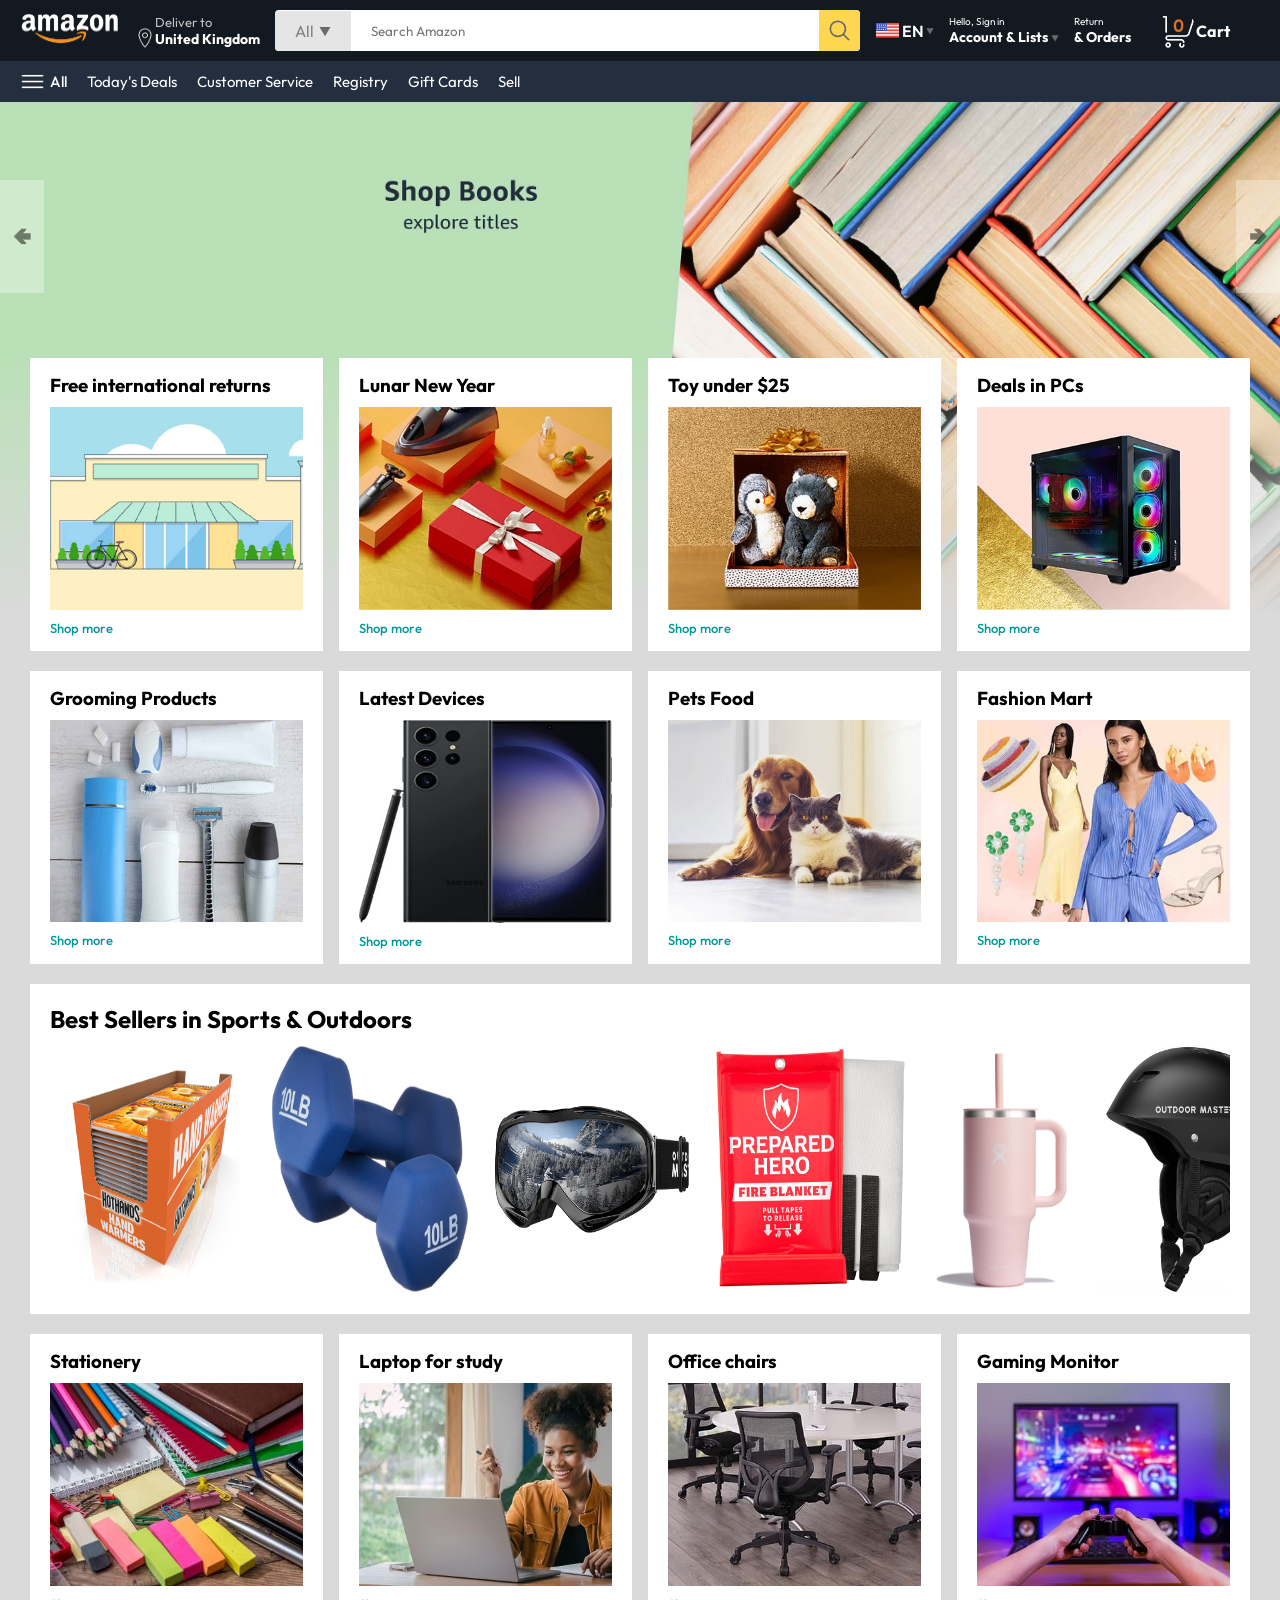
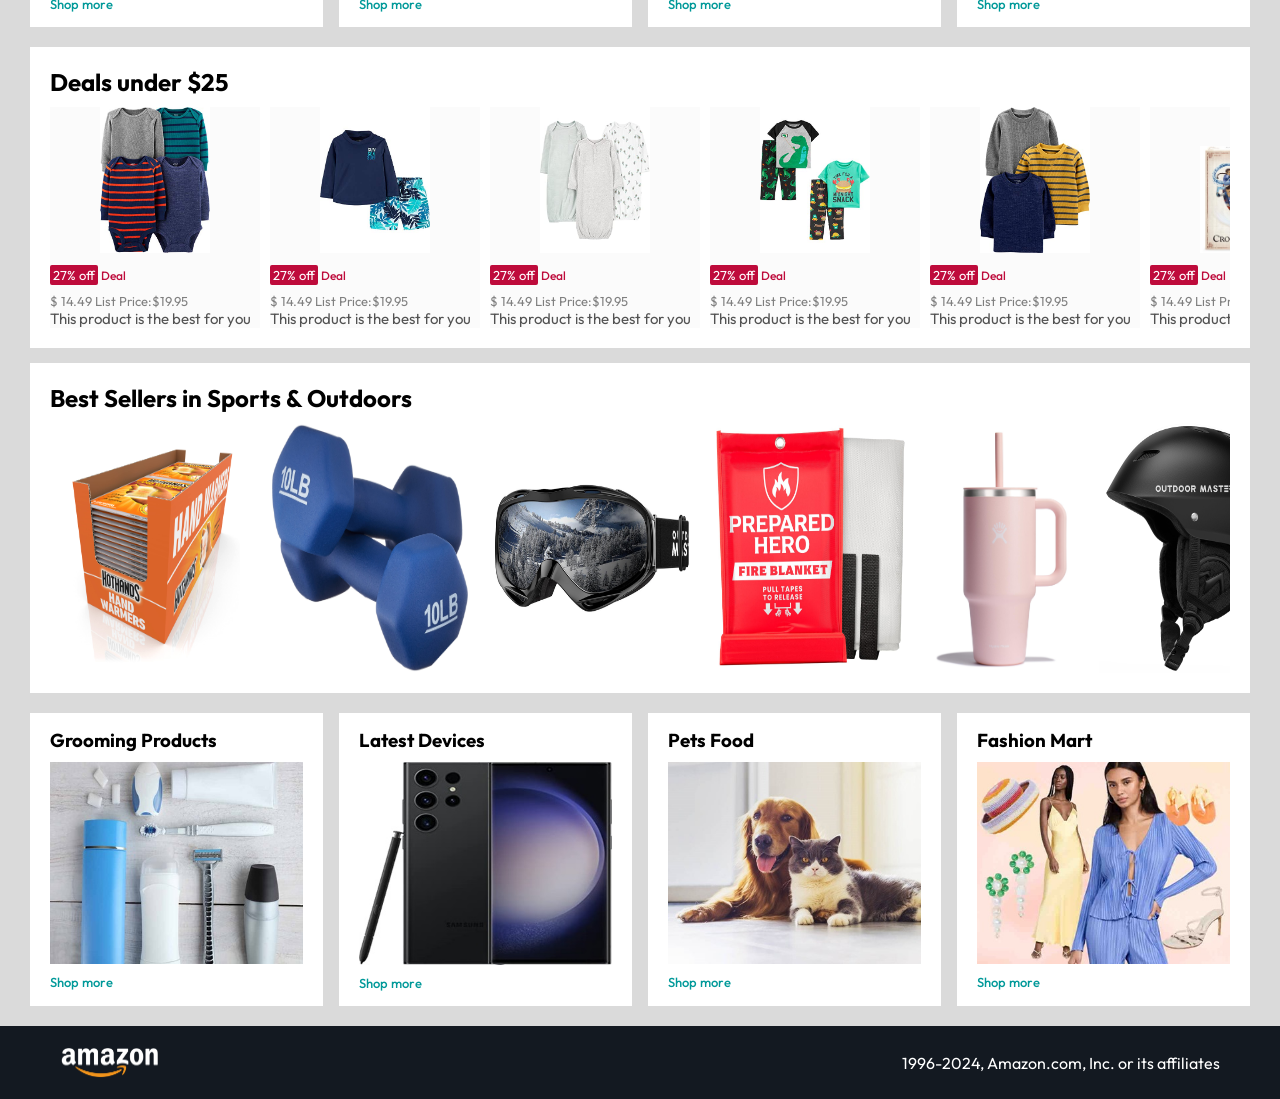
==== CloneAmazon/index.html @ 039606f8 "01:19:29 Create Product Page" ====
<!DOCTYPE html>
<html lang="pt-br">

<head>
    <meta charset="UTF-8">
    <meta name="viewport" content="width=device-width, initial-scale=1.0">
    <link rel="stylesheet" href="style.css">
    <link rel="icon" href="assets/Amazon_WebIcon.webp">
    <title>Amazon | Clone</title>
</head>

<body>
    <nav>
        <a href="/"><img src="assets/amazon_logo.png" width="100" alt=""></a>

        <div class="nav-country">
            <img src="assets/location_icon.png" height="20" alt="">
            <div>
                <p>Deliver to</p>
                <h1>United Kingdom</h1>
            </div>
        </div>

        <div class="nav-search">
            <div class="nav-search-gategory">
                <p>All</p>
                <img src="assets/dropdown_icon.png" height="12" alt="">
            </div>
            <input type="text" class="nav-search-input" placeholder="Search Amazon">
            <img src="assets/search_icon.png" class="nav-search-icon" alt="">
        </div>

        <div class="nav-language">
            <img src="assets/us_flag.png" width="25px" alt="">
            <p>EN</p>
            <img src="assets/dropdown_icon.png" width="8px" alt="">
        </div>

        <div class="nav-text">
            <p>Hello, Sign in</p>
            <h1>Account & Lists <img src="assets/dropdown_icon.png" width="8px" alt=""></h1>
        </div>

        <div class="nav-text">
            <p>Return</p>
            <h1> & Orders </h1>
        </div>

        <div class="nav-cart">
            <a href="" class="nav-cart">
                <img src="assets/cart_icon.png" width="35px" alt="">
                <h4>Cart</h4>
            </a>
        </div>

    </nav>

    <div class="nav-bottom">
        <div>
            <img src="assets/menu_icon.png" width="25px" alt="">
            <p>All</p>
        </div>
        <p>Today's Deals</p>
        <p>Customer Service</p>
        <p>Registry</p>
        <p>Gift Cards</p>
        <p>Sell</p>
    </div>

    <div class="header-slider">
        <a href="#" class="control_prev">&#129144</a>
        <a href="#" class="control_next">&#129146</a>
        <ul>
            <img src="assets/header1.jpg" class="header-img" alt="">
            <img src="assets/header2.jpg" class="header-img" alt="">
            <img src="assets/header3.jpg" class="header-img" alt="">
            <img src="assets/header4.jpg" class="header-img" alt="">
            <img src="assets/header5.jpg" class="header-img" alt="">
            <img src="assets/header6.jpg" class="header-img" alt="">
        </ul>
    </div>

    <div class="box-row header-box">
        <div class="box-col">
            <h3>
                Free international returns
            </h3>
            <img src="assets/box1-1.jpg" alt="">
            <a href="/">Shop more</a>
        </div>

        <div class="box-col">
            <h3>
                Lunar New Year
            </h3>
            <img src="assets/box1-2.jpg" alt="">
            <a href="/">Shop more</a>
        </div>

        <div class="box-col">
            <h3>
                Toy under $25
            </h3>
            <img src="assets/box1-3.jpg" alt="">
            <a href="/">Shop more</a>
        </div>

        <div class="box-col">
            <h3>
                Deals in PCs
            </h3>
            <img src="assets/box1-4.jpg" alt="">
            <a href="/">Shop more</a>
        </div>
    </div>

    <div class="box-row">
        <div class="box-col">
            <h3>
                Grooming Products
            </h3>
            <img src="assets/box2-1.jpg" alt="">
            <a href="/">Shop more</a>
        </div>

        <div class="box-col">
            <h3>
                Latest Devices
            </h3>
            <img src="assets/box2-2.jpg" alt="">
            <a href="/">Shop more</a>
        </div>

        <div class="box-col">
            <h3>
                Pets Food
            </h3>
            <img src="assets/box2-3.jpg" alt="">
            <a href="/">Shop more</a>
        </div>

        <div class="box-col">
            <h3>
                Fashion Mart
            </h3>
            <img src="assets/box2-4.jpg" alt="">
            <a href="/">Shop more</a>
        </div>
    </div>

    <div class="products-slider">
        <h2>Best Sellers in Sports & Outdoors</h2>
        <div class="products">
            <img src="assets/product1-1.jpg" alt="">
            <img src="assets/product1-2.jpg" alt="">
            <img src="assets/product1-3.jpg" alt="">
            <img src="assets/product1-4.jpg" alt="">
            <img src="assets/product1-5.jpg" alt="">
            <img src="assets/product1-6.jpg" alt="">
            <img src="assets/product1-7.jpg" alt="">
            <img src="assets/product1-8.jpg" alt="">
            <img src="assets/product1-9.jpg" alt="">
            <img src="assets/product1-10.jpg" alt="">
        </div>
    </div>

    <div class="box-row">
        <div class="box-col">
            <h3>
                Stationery
            </h3>
            <img src="assets/box3-1.jpg" alt="">
            <a href="/">Shop more</a>
        </div>

        <div class="box-col">
            <h3>
                Laptop for study
            </h3>
            <img src="assets/box3-2.jpg" alt="">
            <a href="/">Shop more</a>
        </div>

        <div class="box-col">
            <h3>
                Office chairs
            </h3>
            <img src="assets/box3-3.jpg" alt="">
            <a href="/">Shop more</a>
        </div>

        <div class="box-col">
            <h3>
                Gaming Monitor
            </h3>
            <img src="assets/box3-4.jpg" alt="">
            <a href="/">Shop more</a>
        </div>
    </div>

    <div class="products-slider-with-price">
        <h2>Deals under $25</h2>
        <div class="products">
            <div class="product-card">
                <div class="product-img-container">
                    <img src="assets/product2-1.jpg" alt="">
                </div>
                <div class="product-offer">
                    <p>27% off</p> <span>Deal</span>
                </div>
                <p class="product-price">
                    $ <span>14.49</span> List Price:$19.95
                </p>
                <h4>This product is the best for you</h4>
            </div>

            <div class="product-card">
                <div class="product-img-container">
                    <img src="assets/product2-2.jpg" alt="">
                </div>
                <div class="product-offer">
                    <p>27% off</p> <span>Deal</span>
                </div>
                <p class="product-price">
                    $ <span>14.49</span> List Price:$19.95
                </p>
                <h4>This product is the best for you</h4>
            </div>

            <div class="product-card">
                <div class="product-img-container">
                    <img src="assets/product2-3.jpg" alt="">
                </div>
                <div class="product-offer">
                    <p>27% off</p> <span>Deal</span>
                </div>
                <p class="product-price">
                    $ <span>14.49</span> List Price:$19.95
                </p>
                <h4>This product is the best for you</h4>
            </div>

            <div class="product-card">
                <div class="product-img-container">
                    <img src="assets/product2-4.jpg" alt="">
                </div>
                <div class="product-offer">
                    <p>27% off</p> <span>Deal</span>
                </div>
                <p class="product-price">
                    $ <span>14.49</span> List Price:$19.95
                </p>
                <h4>This product is the best for you</h4>
            </div>

            <div class="product-card">
                <div class="product-img-container">
                    <img src="assets/product2-5.jpg" alt="">
                </div>
                <div class="product-offer">
                    <p>27% off</p> <span>Deal</span>
                </div>
                <p class="product-price">
                    $ <span>14.49</span> List Price:$19.95
                </p>
                <h4>This product is the best for you</h4>
            </div>

            <div class="product-card">
                <div class="product-img-container">
                    <img src="assets/product2-6.jpg" alt="">
                </div>
                <div class="product-offer">
                    <p>27% off</p> <span>Deal</span>
                </div>
                <p class="product-price">
                    $ <span>14.49</span> List Price:$19.95
                </p>
                <h4>This product is the best for you</h4>
            </div>

            <div class="product-card">
                <div class="product-img-container">
                    <img src="assets/product2-7.jpg" alt="">
                </div>
                <div class="product-offer">
                    <p>27% off</p> <span>Deal</span>
                </div>
                <p class="product-price">
                    $ <span>14.49</span> List Price:$19.95
                </p>
                <h4>This product is the best for you</h4>
            </div>

            <div class="product-card">
                <div class="product-img-container">
                    <img src="assets/product2-8.jpg" alt="">
                </div>
                <div class="product-offer">
                    <p>27% off</p> <span>Deal</span>
                </div>
                <p class="product-price">
                    $ <span>14.49</span> List Price:$19.95
                </p>
                <h4>This product is the best for you</h4>
            </div>

            <div class="product-card">
                <div class="product-img-container">
                    <img src="assets/product2-9.jpg" alt="">
                </div>
                <div class="product-offer">
                    <p>27% off</p> <span>Deal</span>
                </div>
                <p class="product-price">
                    $ <span>14.49</span> List Price:$19.95
                </p>
                <h4>This product is the best for you</h4>
            </div>

            <div class="product-card">
                <div class="product-img-container">
                    <img src="assets/product2-10.jpg" alt="">
                </div>
                <div class="product-offer">
                    <p>27% off</p> <span>Deal</span>
                </div>
                <p class="product-price">
                    $ <span>14.49</span> List Price:$19.95
                </p>
                <h4>This product is the best for you</h4>
            </div>

            <div class="product-card">
                <div class="product-img-container">
                    <img src="assets/product2-11.jpg" alt="">
                </div>
                <div class="product-offer">
                    <p>27% off</p> <span>Deal</span>
                </div>
                <p class="product-price">
                    $ <span>14.49</span> List Price:$19.95
                </p>
                <h4>This product is the best for you</h4>
            </div>
        </div>
    </div>

    <div class="products-slider">
        <h2>Best Sellers in Sports & Outdoors</h2>
        <div class="products">
            <img src="assets/product1-1.jpg" alt="">
            <img src="assets/product1-2.jpg" alt="">
            <img src="assets/product1-3.jpg" alt="">
            <img src="assets/product1-4.jpg" alt="">
            <img src="assets/product1-5.jpg" alt="">
            <img src="assets/product1-6.jpg" alt="">
            <img src="assets/product1-7.jpg" alt="">
            <img src="assets/product1-8.jpg" alt="">
            <img src="assets/product1-9.jpg" alt="">
            <img src="assets/product1-10.jpg" alt="">
        </div>
    </div>

    <div class="box-row">
        <div class="box-col">
            <h3>
                Grooming Products
            </h3>
            <img src="assets/box2-1.jpg" alt="">
            <a href="/">Shop more</a>
        </div>

        <div class="box-col">
            <h3>
                Latest Devices
            </h3>
            <img src="assets/box2-2.jpg" alt="">
            <a href="/">Shop more</a>
        </div>

        <div class="box-col">
            <h3>
                Pets Food
            </h3>
            <img src="assets/box2-3.jpg" alt="">
            <a href="/">Shop more</a>
        </div>

        <div class="box-col">
            <h3>
                Fashion Mart
            </h3>
            <img src="assets/box2-4.jpg" alt="">
            <a href="/">Shop more</a>
        </div>
    </div>

    <footer>
        <img src="assets/amazon_logo.png" width="100" alt="">
        <p>1996-2024, Amazon.com, Inc. or its affiliates</p>
    </footer>

    <script src=" script.js">
    </script>
</body>

</html>
---- CloneAmazon/style.css ----
@import url("https://fonts.googleapis.com/css2?family=Outfit:wght@100..900&display=swap");

* {
    padding: 0;
    margin: 0;
    box-sizing: border-box;
    font-family: Outfit;
}

body {
    background-color: #dadada;
}

a {
    text-decoration: none;
    color: inherit;
}

nav {
    display: flex;
    align-items: center;
    justify-content: space-between;
    background: #131921;
    padding: 10px 20px;
    color: #fff;
}

.nav-country {
    display: flex;
    align-items: end;
    margin-left: 15px;
    font-size: 13px;
    color: #c4c4c4;
}

.nav-country h1 {
    color: #fff;
    font-size: 14px;
}

.nav-search {
    flex: 1;
    display: flex;
    align-items: center;
    background: #fff;
    color: gray;
    max-width: 1000px;
    border-radius: 4px;
    margin-left: 15px;
}

.nav-search-gategory {
    display: flex;
    align-items: center;
    padding: 10px 20px;
    gap: 5px;
    background: #e5e5e5;
    border-radius: 4px 0px 0px 4px;
}

.nav-search-input {
    border: none;
    outline: none;
    padding-left: 20px;
    width: 100%;
}

.nav-search-icon {
    max-width: 41px;
    padding: 8px;
    background: #ffd64f;
    border-radius: 0px 4px 4px 0px;
}

.nav-language {
    display: flex;
    align-items: center;
    gap: 2px;
    font-weight: 600;
    margin-left: 15px;
}

.nav-text {
    margin-left: 15px;

}

.nav-text p {
    font-size: 10px;

}

.nav-text h1 {
    font-size: 14px;

}

.nav-cart {
    display: flex;
    align-items: center;
    margin: 0px 15px;
}

.nav-bottom {
    display: flex;
    align-items: center;
    gap: 20px;
    padding: 8px 20px;
    background: #232f3e;
    color: #fff;
    font-size: 15px;

}

.nav-bottom div {
    display: flex;
    align-items: center;
    gap: 5px;
    font-weight: 500;

}

.header-slider ul {
    display: flex;
    overflow-y: hidden;

}

.header-img {
    max-width: 100%;
    mask-image: linear-gradient(to bottom, #000000 50%, transparent 100%);
}

.header-slider a {
    position: absolute;
    top: 20%;
    z-index: 1;
    padding: 5vh 1vw;
    background: #ffffff4f;
    color: #0000007b;
    text-decoration: none;
    font-weight: 600;
    cursor: pointer;
    font-size: 18px;
}

.control_next {
    right: 0;
}

.box-row {
    display: flex;
    flex-wrap: wrap;
    row-gap: 20px;
    justify-content: space-between;
    margin: 20px 30px;
}

.box-col {
    display: flex;
    flex-direction: column;
    gap: 10px;
    padding: 15px 20px;
    background: #fff;
    max-width: 24%;
    min-width: 200px;
    z-index: 1;
}

.box-col a {
    font-size: 13px;
    color: #009999;
    font-weight: 500;
}

.header-box {
    margin-top: -20vw;
}

.products-slider {
    background: #fff;
    margin: 0 30px;
    padding: 20px;
    margin-bottom: 15px;

}

.products-slider .products {
    display: flex;
    overflow-x: auto;
    gap: 20px;
    margin-top: 10px;

}

.products-slider .products img {
    max-width: 200px;
    max-height: 250px;
}

.products-slider .products::-webkit-scrollbar {
    display: none;
}

.products-slider-with-price {
    background: #fff;
    margin: 0 30px;
    padding: 20px;
    margin-bottom: 15px;
}

.products-slider-with-price .products {
    display: flex;
    overflow-x: auto;
    gap: 10px;
    margin-top: 10px;
}

.products-slider-with-price .products::-webkit-scrollbar {
    display: none;
}

.product-card {
    display: flex;
    flex-direction: column;
    justify-content: end;
    min-width: 210px;
    background: #fbfbfb;
}

.product-card img {
    width: 110px;
    margin: 0 50px;
}

.product-offer p {
    background: #be0b3b;
    color: #fff;
    display: inline-block;
    padding: 2px 3px;
    border-radius: 2px;
    margin: 8px 0;
    font-size: 13px;
}

.product-offer span {
    color: #be0b3b;
    font-weight: 500;
    font-size: 12px;
}

.product-price {
    color: gray;
    font-size: 13px;
}

.product-card h4 {
    color: #525252;
    font-size: 15px;
    font-weight: 400;
}

footer {
    display: flex;
    justify-content: space-between;
    align-items: center;
    color: #fff;
    background-color: #131921;
    padding: 20px 60px;
}
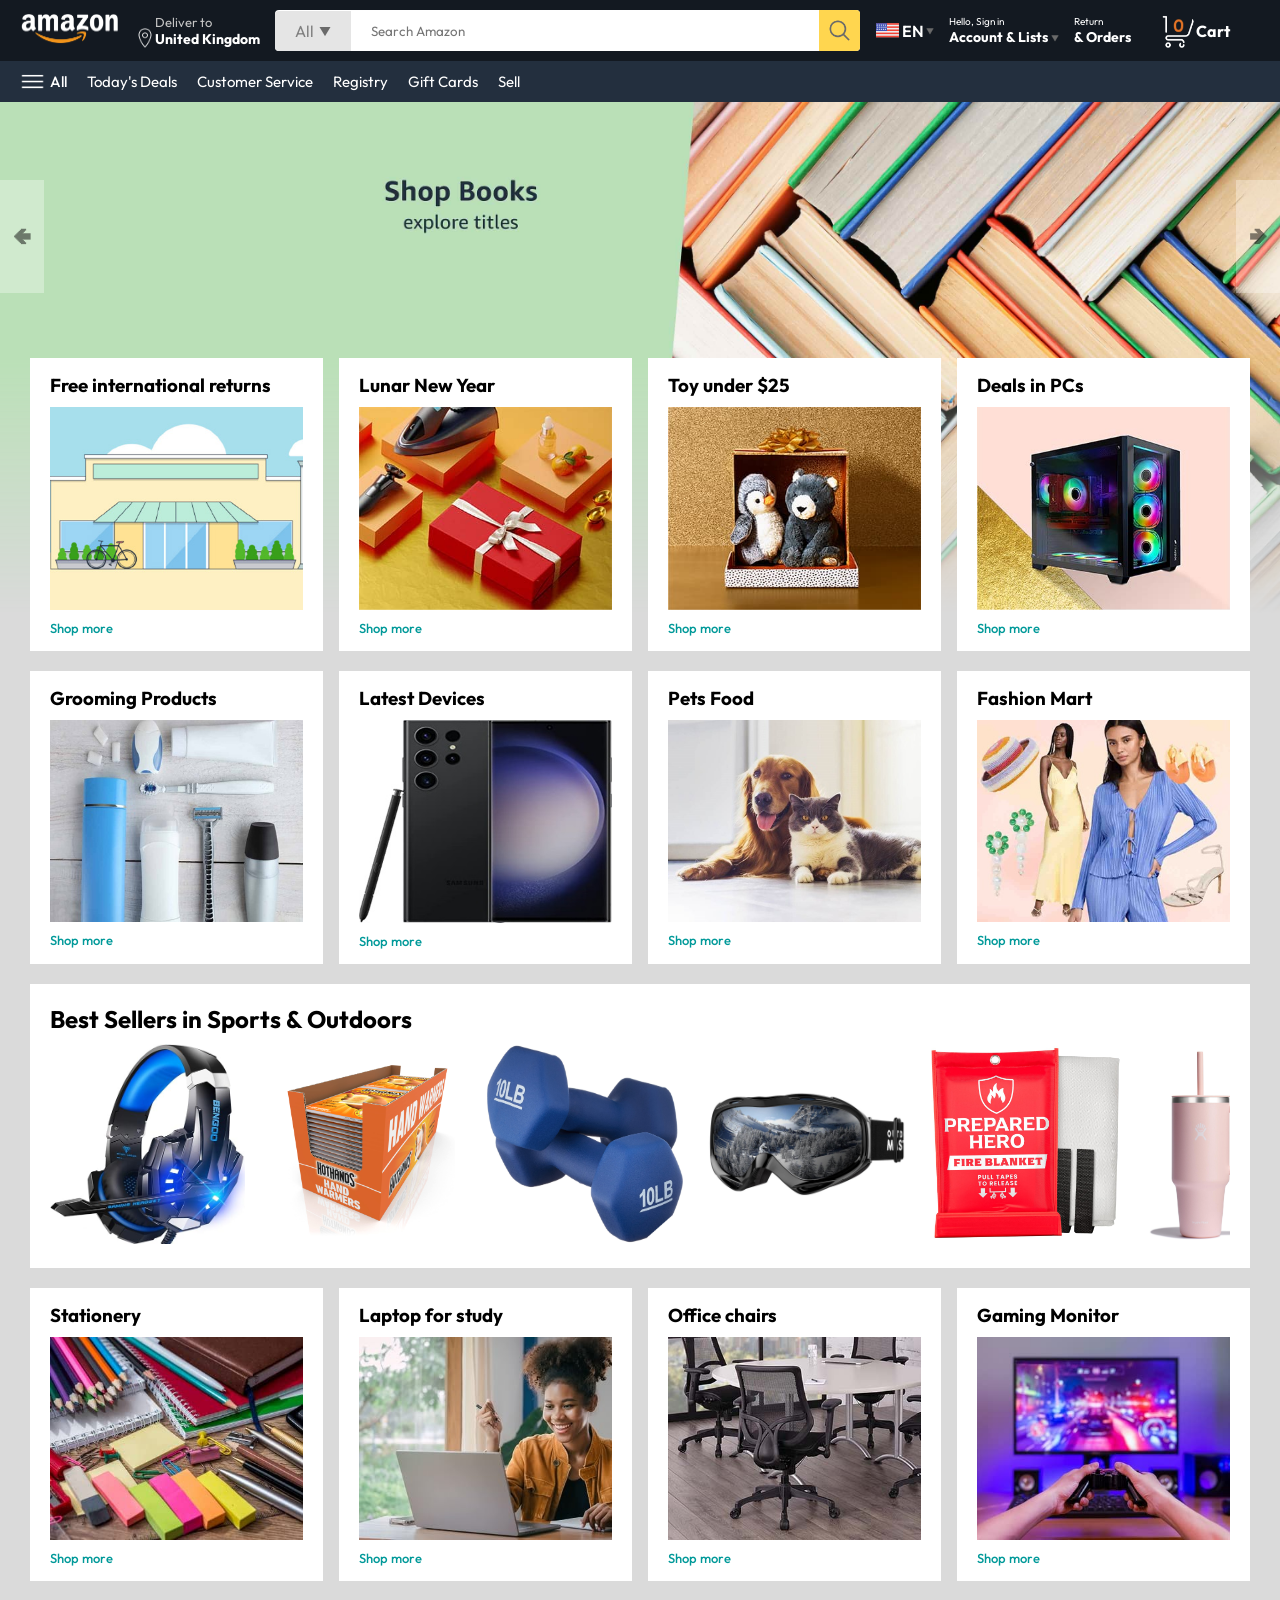
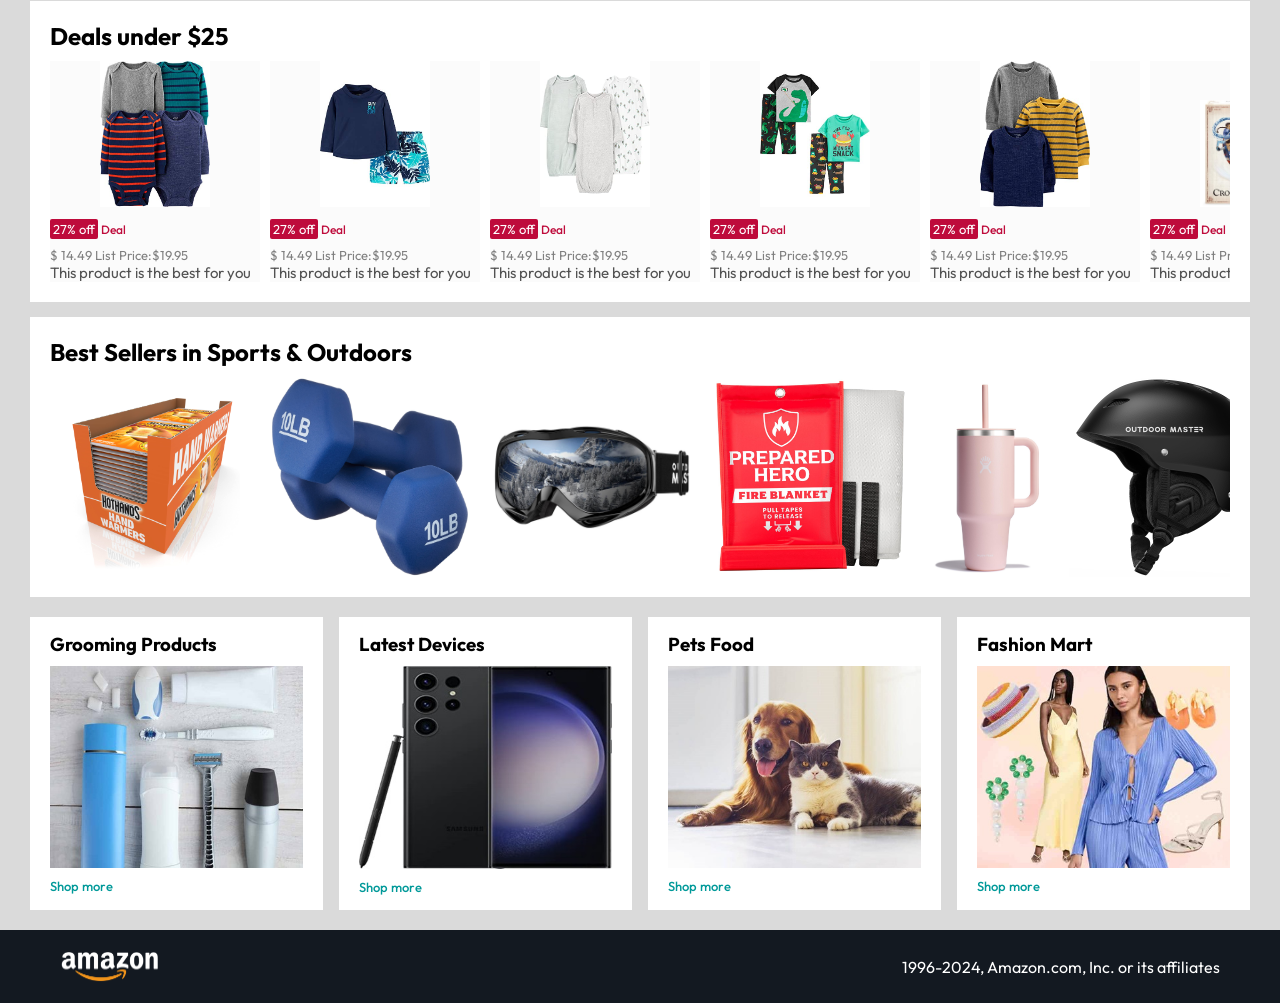
==== commit d497f89f: "Ultimo: 1:40:00" ====
--- a/CloneAmazon/index.html
+++ b/CloneAmazon/index.html
@@ -145,6 +145,207 @@
             </h3>
             <img src="assets/box2-4.jpg" alt="">
             <a href="/">Shop more</a>
+        </div>
+    </div>
+
+    <div class="products-slider">
+        <h2>Best Sellers in Sports & Outdoors</h2>
+        <div class="products">
+            <a href="/CloneAmazon/product.html">
+                <img src="assets/product_img.jpg" alt="">
+            </a>
+            <img src="assets/product1-1.jpg" alt="">
+            <img src="assets/product1-2.jpg" alt="">
+            <img src="assets/product1-3.jpg" alt="">
+            <img src="assets/product1-4.jpg" alt="">
+            <img src="assets/product1-5.jpg" alt="">
+            <img src="assets/product1-6.jpg" alt="">
+            <img src="assets/product1-7.jpg" alt="">
+            <img src="assets/product1-8.jpg" alt="">
+            <img src="assets/product1-9.jpg" alt="">
+            <img src="assets/product1-10.jpg" alt="">
+        </div>
+    </div>
+
+    <div class="box-row">
+        <div class="box-col">
+            <h3>
+                Stationery
+            </h3>
+            <img src="assets/box3-1.jpg" alt="">
+            <a href="/">Shop more</a>
+        </div>
+
+        <div class="box-col">
+            <h3>
+                Laptop for study
+            </h3>
+            <img src="assets/box3-2.jpg" alt="">
+            <a href="/">Shop more</a>
+        </div>
+
+        <div class="box-col">
+            <h3>
+                Office chairs
+            </h3>
+            <img src="assets/box3-3.jpg" alt="">
+            <a href="/">Shop more</a>
+        </div>
+
+        <div class="box-col">
+            <h3>
+                Gaming Monitor
+            </h3>
+            <img src="assets/box3-4.jpg" alt="">
+            <a href="/">Shop more</a>
+        </div>
+    </div>
+
+    <div class="products-slider-with-price">
+        <h2>Deals under $25</h2>
+        <div class="products">
+            <div class="product-card">
+                <div class="product-img-container">
+                    <img src="assets/product2-1.jpg" alt="">
+                </div>
+                <div class="product-offer">
+                    <p>27% off</p> <span>Deal</span>
+                </div>
+                <p class="product-price">
+                    $ <span>14.49</span> List Price:$19.95
+                </p>
+                <h4>This product is the best for you</h4>
+            </div>
+
+            <div class="product-card">
+                <div class="product-img-container">
+                    <img src="assets/product2-2.jpg" alt="">
+                </div>
+                <div class="product-offer">
+                    <p>27% off</p> <span>Deal</span>
+                </div>
+                <p class="product-price">
+                    $ <span>14.49</span> List Price:$19.95
+                </p>
+                <h4>This product is the best for you</h4>
+            </div>
+
+            <div class="product-card">
+                <div class="product-img-container">
+                    <img src="assets/product2-3.jpg" alt="">
+                </div>
+                <div class="product-offer">
+                    <p>27% off</p> <span>Deal</span>
+                </div>
+                <p class="product-price">
+                    $ <span>14.49</span> List Price:$19.95
+                </p>
+                <h4>This product is the best for you</h4>
+            </div>
+
+            <div class="product-card">
+                <div class="product-img-container">
+                    <img src="assets/product2-4.jpg" alt="">
+                </div>
+                <div class="product-offer">
+                    <p>27% off</p> <span>Deal</span>
+                </div>
+                <p class="product-price">
+                    $ <span>14.49</span> List Price:$19.95
+                </p>
+                <h4>This product is the best for you</h4>
+            </div>
+
+            <div class="product-card">
+                <div class="product-img-container">
+                    <img src="assets/product2-5.jpg" alt="">
+                </div>
+                <div class="product-offer">
+                    <p>27% off</p> <span>Deal</span>
+                </div>
+                <p class="product-price">
+                    $ <span>14.49</span> List Price:$19.95
+                </p>
+                <h4>This product is the best for you</h4>
+            </div>
+
+            <div class="product-card">
+                <div class="product-img-container">
+                    <img src="assets/product2-6.jpg" alt="">
+                </div>
+                <div class="product-offer">
+                    <p>27% off</p> <span>Deal</span>
+                </div>
+                <p class="product-price">
+                    $ <span>14.49</span> List Price:$19.95
+                </p>
+                <h4>This product is the best for you</h4>
+            </div>
+
+            <div class="product-card">
+                <div class="product-img-container">
+                    <img src="assets/product2-7.jpg" alt="">
+                </div>
+                <div class="product-offer">
+                    <p>27% off</p> <span>Deal</span>
+                </div>
+                <p class="product-price">
+                    $ <span>14.49</span> List Price:$19.95
+                </p>
+                <h4>This product is the best for you</h4>
+            </div>
+
+            <div class="product-card">
+                <div class="product-img-container">
+                    <img src="assets/product2-8.jpg" alt="">
+                </div>
+                <div class="product-offer">
+                    <p>27% off</p> <span>Deal</span>
+                </div>
+                <p class="product-price">
+                    $ <span>14.49</span> List Price:$19.95
+                </p>
+                <h4>This product is the best for you</h4>
+            </div>
+
+            <div class="product-card">
+                <div class="product-img-container">
+                    <img src="assets/product2-9.jpg" alt="">
+                </div>
+                <div class="product-offer">
+                    <p>27% off</p> <span>Deal</span>
+                </div>
+                <p class="product-price">
+                    $ <span>14.49</span> List Price:$19.95
+                </p>
+                <h4>This product is the best for you</h4>
+            </div>
+
+            <div class="product-card">
+                <div class="product-img-container">
+                    <img src="assets/product2-10.jpg" alt="">
+                </div>
+                <div class="product-offer">
+                    <p>27% off</p> <span>Deal</span>
+                </div>
+                <p class="product-price">
+                    $ <span>14.49</span> List Price:$19.95
+                </p>
+                <h4>This product is the best for you</h4>
+            </div>
+
+            <div class="product-card">
+                <div class="product-img-container">
+                    <img src="assets/product2-11.jpg" alt="">
+                </div>
+                <div class="product-offer">
+                    <p>27% off</p> <span>Deal</span>
+                </div>
+                <p class="product-price">
+                    $ <span>14.49</span> List Price:$19.95
+                </p>
+                <h4>This product is the best for you</h4>
+            </div>
         </div>
     </div>
 
@@ -167,204 +368,6 @@
     <div class="box-row">
         <div class="box-col">
             <h3>
-                Stationery
-            </h3>
-            <img src="assets/box3-1.jpg" alt="">
-            <a href="/">Shop more</a>
-        </div>
-
-        <div class="box-col">
-            <h3>
-                Laptop for study
-            </h3>
-            <img src="assets/box3-2.jpg" alt="">
-            <a href="/">Shop more</a>
-        </div>
-
-        <div class="box-col">
-            <h3>
-                Office chairs
-            </h3>
-            <img src="assets/box3-3.jpg" alt="">
-            <a href="/">Shop more</a>
-        </div>
-
-        <div class="box-col">
-            <h3>
-                Gaming Monitor
-            </h3>
-            <img src="assets/box3-4.jpg" alt="">
-            <a href="/">Shop more</a>
-        </div>
-    </div>
-
-    <div class="products-slider-with-price">
-        <h2>Deals under $25</h2>
-        <div class="products">
-            <div class="product-card">
-                <div class="product-img-container">
-                    <img src="assets/product2-1.jpg" alt="">
-                </div>
-                <div class="product-offer">
-                    <p>27% off</p> <span>Deal</span>
-                </div>
-                <p class="product-price">
-                    $ <span>14.49</span> List Price:$19.95
-                </p>
-                <h4>This product is the best for you</h4>
-            </div>
-
-            <div class="product-card">
-                <div class="product-img-container">
-                    <img src="assets/product2-2.jpg" alt="">
-                </div>
-                <div class="product-offer">
-                    <p>27% off</p> <span>Deal</span>
-                </div>
-                <p class="product-price">
-                    $ <span>14.49</span> List Price:$19.95
-                </p>
-                <h4>This product is the best for you</h4>
-            </div>
-
-            <div class="product-card">
-                <div class="product-img-container">
-                    <img src="assets/product2-3.jpg" alt="">
-                </div>
-                <div class="product-offer">
-                    <p>27% off</p> <span>Deal</span>
-                </div>
-                <p class="product-price">
-                    $ <span>14.49</span> List Price:$19.95
-                </p>
-                <h4>This product is the best for you</h4>
-            </div>
-
-            <div class="product-card">
-                <div class="product-img-container">
-                    <img src="assets/product2-4.jpg" alt="">
-                </div>
-                <div class="product-offer">
-                    <p>27% off</p> <span>Deal</span>
-                </div>
-                <p class="product-price">
-                    $ <span>14.49</span> List Price:$19.95
-                </p>
-                <h4>This product is the best for you</h4>
-            </div>
-
-            <div class="product-card">
-                <div class="product-img-container">
-                    <img src="assets/product2-5.jpg" alt="">
-                </div>
-                <div class="product-offer">
-                    <p>27% off</p> <span>Deal</span>
-                </div>
-                <p class="product-price">
-                    $ <span>14.49</span> List Price:$19.95
-                </p>
-                <h4>This product is the best for you</h4>
-            </div>
-
-            <div class="product-card">
-                <div class="product-img-container">
-                    <img src="assets/product2-6.jpg" alt="">
-                </div>
-                <div class="product-offer">
-                    <p>27% off</p> <span>Deal</span>
-                </div>
-                <p class="product-price">
-                    $ <span>14.49</span> List Price:$19.95
-                </p>
-                <h4>This product is the best for you</h4>
-            </div>
-
-            <div class="product-card">
-                <div class="product-img-container">
-                    <img src="assets/product2-7.jpg" alt="">
-                </div>
-                <div class="product-offer">
-                    <p>27% off</p> <span>Deal</span>
-                </div>
-                <p class="product-price">
-                    $ <span>14.49</span> List Price:$19.95
-                </p>
-                <h4>This product is the best for you</h4>
-            </div>
-
-            <div class="product-card">
-                <div class="product-img-container">
-                    <img src="assets/product2-8.jpg" alt="">
-                </div>
-                <div class="product-offer">
-                    <p>27% off</p> <span>Deal</span>
-                </div>
-                <p class="product-price">
-                    $ <span>14.49</span> List Price:$19.95
-                </p>
-                <h4>This product is the best for you</h4>
-            </div>
-
-            <div class="product-card">
-                <div class="product-img-container">
-                    <img src="assets/product2-9.jpg" alt="">
-                </div>
-                <div class="product-offer">
-                    <p>27% off</p> <span>Deal</span>
-                </div>
-                <p class="product-price">
-                    $ <span>14.49</span> List Price:$19.95
-                </p>
-                <h4>This product is the best for you</h4>
-            </div>
-
-            <div class="product-card">
-                <div class="product-img-container">
-                    <img src="assets/product2-10.jpg" alt="">
-                </div>
-                <div class="product-offer">
-                    <p>27% off</p> <span>Deal</span>
-                </div>
-                <p class="product-price">
-                    $ <span>14.49</span> List Price:$19.95
-                </p>
-                <h4>This product is the best for you</h4>
-            </div>
-
-            <div class="product-card">
-                <div class="product-img-container">
-                    <img src="assets/product2-11.jpg" alt="">
-                </div>
-                <div class="product-offer">
-                    <p>27% off</p> <span>Deal</span>
-                </div>
-                <p class="product-price">
-                    $ <span>14.49</span> List Price:$19.95
-                </p>
-                <h4>This product is the best for you</h4>
-            </div>
-        </div>
-    </div>
-
-    <div class="products-slider">
-        <h2>Best Sellers in Sports & Outdoors</h2>
-        <div class="products">
-            <img src="assets/product1-1.jpg" alt="">
-            <img src="assets/product1-2.jpg" alt="">
-            <img src="assets/product1-3.jpg" alt="">
-            <img src="assets/product1-4.jpg" alt="">
-            <img src="assets/product1-5.jpg" alt="">
-            <img src="assets/product1-6.jpg" alt="">
-            <img src="assets/product1-7.jpg" alt="">
-            <img src="assets/product1-8.jpg" alt="">
-            <img src="assets/product1-9.jpg" alt="">
-            <img src="assets/product1-10.jpg" alt="">
-        </div>
-    </div>
-
-    <div class="box-row">
-        <div class="box-col">
-            <h3>
                 Grooming Products
             </h3>
             <img src="assets/box2-1.jpg" alt="">
--- a/CloneAmazon/style.css
+++ b/CloneAmazon/style.css
@@ -195,7 +195,7 @@
 
 .products-slider .products img {
     max-width: 200px;
-    max-height: 250px;
+    max-height: 200px;
 }
 
 .products-slider .products::-webkit-scrollbar {
